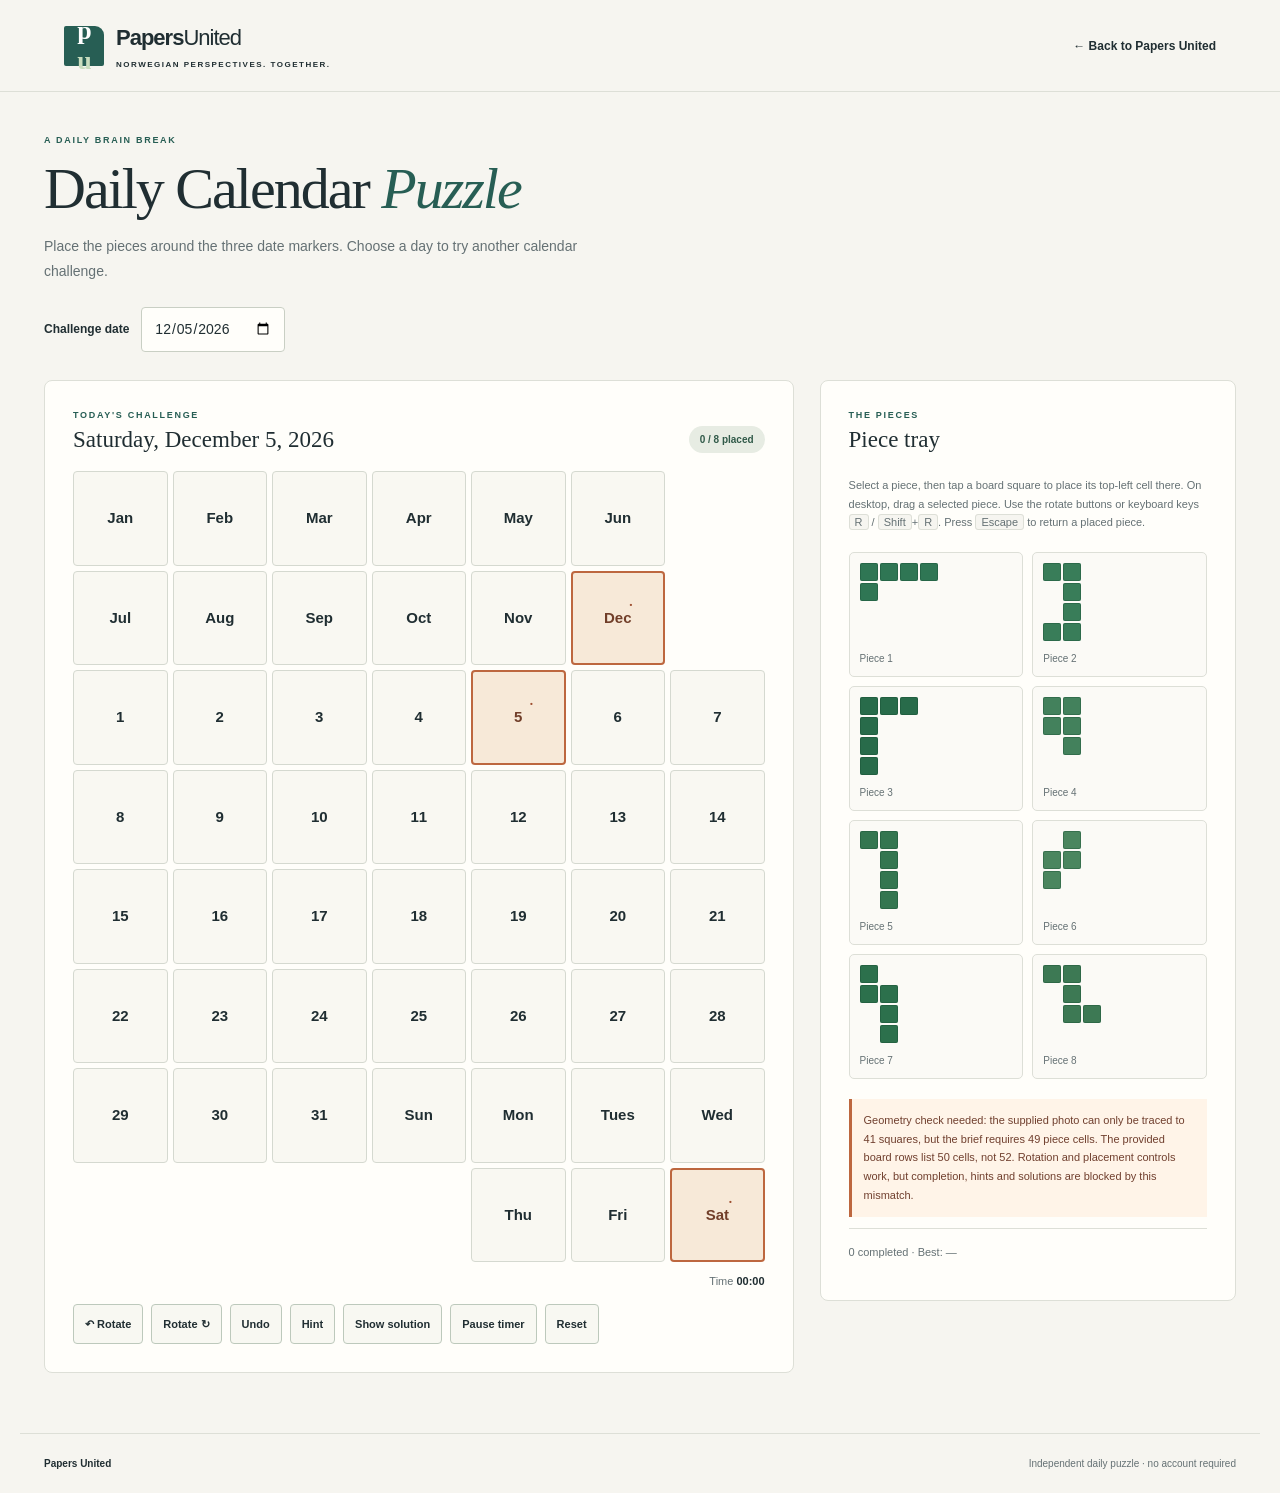
==== puzzle-a-day/index.html @ 2d7bae12 "Add daily calendar puzzle game Co-authored-by: copilot-swe-agent[bot] <198982749+Copilot@users.norep" ====
<!doctype html>
<html lang="en">
  <head>
    <meta charset="utf-8">
    <meta name="viewport" content="width=device-width, initial-scale=1">
    <meta name="description" content="A daily calendar placement puzzle from Papers United.">
    <meta name="theme-color" content="#f6f5f0">
    <meta http-equiv="Content-Security-Policy" content="default-src 'none'; script-src 'self'; style-src 'self'; img-src 'self'; connect-src 'self'; base-uri 'none'; form-action 'none'; object-src 'none'">
    <link rel="stylesheet" href="puzzle.css">
    <script type="module" src="app.js"></script>
    <title>Daily Calendar Puzzle — Papers United</title>
  </head>
  <body>
    <a class="skip-link" href="#game">Skip to puzzle</a>
    <header class="site-header">
      <a class="brand" href="../" aria-label="Papers United home"><span class="brand-mark" aria-hidden="true">p<span>u</span></span><span>Papers<span class="brand-light">United</span><small>NORWEGIAN PERSPECTIVES. TOGETHER.</small></span></a>
      <nav aria-label="Main navigation"><a href="../">← Back to Papers United</a></nav>
    </header>
    <main id="game">
      <section class="intro">
        <p class="eyebrow">A DAILY BRAIN BREAK</p>
        <h1>Daily Calendar <em>Puzzle</em></h1>
        <p>Place the pieces around the three date markers. Choose a day to try another calendar challenge.</p>
        <p class="date-picker"><label for="challenge-date">Challenge date</label><input id="challenge-date" type="date"></p>
      </section>

      <section class="game-layout" aria-label="Calendar puzzle">
        <div class="board-panel">
          <div class="section-heading"><div><p class="eyebrow">TODAY'S CHALLENGE</p><h2 id="challenge-label"></h2></div><span class="pill" id="progress">0 / 8 placed</span></div>
          <div id="board" class="board" role="group" aria-label="Calendar board"></div>
          <div class="status-row"><p id="message" role="status" aria-live="polite"></p><p>Time <strong id="timer">00:00</strong></p></div>
          <div class="controls" aria-label="Puzzle controls">
            <button type="button" id="rotate-ccw" aria-label="Rotate selected piece counterclockwise">↶ Rotate</button>
            <button type="button" id="rotate-cw" aria-label="Rotate selected piece clockwise">Rotate ↻</button>
            <button type="button" id="undo">Undo</button>
            <button type="button" id="hint">Hint</button>
            <button type="button" id="solution">Show solution</button>
            <button type="button" id="pause">Pause timer</button>
            <button type="button" id="reset">Reset</button>
          </div>
        </div>

        <aside class="tray-panel">
          <div class="section-heading"><div><p class="eyebrow">THE PIECES</p><h2>Piece tray</h2></div></div>
          <p class="instructions">Select a piece, then tap a board square to place its top-left cell there. On desktop, drag a selected piece. Use the rotate buttons or keyboard keys <kbd>R</kbd> / <kbd>Shift</kbd>+<kbd>R</kbd>. Press <kbd>Escape</kbd> to return a placed piece.</p>
          <div id="tray" class="tray" aria-label="Unplaced puzzle pieces"></div>
          <p class="geometry-warning" id="geometry-warning"></p>
          <p class="stats" id="stats"></p>
        </aside>
      </section>
    </main>
    <footer><a href="../">Papers United</a><span>Independent daily puzzle · no account required</span></footer>
  </body>
</html>
---- puzzle-a-day/puzzle.css ----
:root { color-scheme: light; --ink: #202e32; --muted: #657174; --paper: #f6f5f0; --teal: #275e54; --line: #dddfd7; --accent: #cc593d; }
* { box-sizing: border-box; }
body { margin: 0; background: var(--paper); color: var(--ink); font: 14px/1.5 "Helvetica Neue", Arial, sans-serif; -webkit-font-smoothing: antialiased; }
a { color: inherit; text-decoration: none; }
button, input { font: inherit; }
button { color: inherit; cursor: pointer; }
:focus-visible { outline: 3px solid var(--accent); outline-offset: 3px; }
.skip-link { position: absolute; top: -50px; left: 16px; z-index: 3; background: white; padding: 10px; }
.skip-link:focus { top: 10px; }
.site-header { min-height: 92px; padding: 18px max(5%, calc((100% - 1296px) / 2)); display: flex; justify-content: space-between; align-items: center; border-bottom: 1px solid var(--line); }
.brand { display: flex; align-items: center; gap: 12px; font-size: 22px; font-weight: 750; letter-spacing: -1px; }
.brand-light { font-weight: 400; }
.brand small { display: block; font-size: 8px; letter-spacing: 1.5px; font-weight: 600; margin-top: 5px; }
.brand-mark { width: 40px; height: 40px; display: grid; place-content: center; background: var(--teal); color: white; border-radius: 2px 9px 2px 2px; font: bold 26px Georgia, serif; }
.brand-mark span { color: #c9ddbe; }
nav a { font-size: 12px; font-weight: 700; }
main { max-width: 1240px; margin: auto; padding: 42px 24px 60px; }
.intro { max-width: 680px; }
.eyebrow { color: var(--teal); font-size: 9px; font-weight: 700; letter-spacing: 1.7px; margin: 0 0 10px; }
h1 { margin: 0; font: 500 clamp(38px, 5vw, 58px)/1.08 Georgia, serif; letter-spacing: -2px; }
h1 em { color: var(--teal); font-weight: 400; }
.intro > p:not(.eyebrow):not(.date-picker) { color: var(--muted); line-height: 1.8; max-width: 550px; }
.date-picker { display: flex; flex-wrap: wrap; align-items: center; gap: 12px; margin-top: 22px; }
.date-picker label { font-weight: 700; font-size: 12px; }
input[type="date"] { border: 1px solid #c9cfc4; border-radius: 4px; background: #fffefa; color: var(--ink); padding: 10px 12px; min-height: 42px; }
.game-layout { display: grid; grid-template-columns: minmax(0, 1.35fr) minmax(280px, .75fr); gap: 26px; align-items: start; margin-top: 28px; }
.board-panel, .tray-panel { background: #fffefa; border: 1px solid var(--line); border-radius: 8px; padding: clamp(16px, 3vw, 28px); }
.section-heading { display: flex; align-items: center; justify-content: space-between; gap: 12px; }
.section-heading h2 { margin: 0 0 18px; font: 500 23px Georgia, serif; }
.section-heading .eyebrow { margin-bottom: 5px; }
.pill { background: #e7ece3; color: #315a49; border-radius: 20px; padding: 6px 11px; font-size: 10px; font-weight: 700; white-space: nowrap; }
.board { display: grid; grid-template-columns: repeat(7, minmax(0, 1fr)); gap: clamp(2px, .5vw, 5px); }
.cell { position: relative; display: grid; place-items: center; aspect-ratio: 1; min-width: 0; padding: 0; border: 1px solid #d5d9d0; border-radius: 4px; background: #f9f8f2; font-size: clamp(10px, 1.4vw, 15px); font-weight: 600; touch-action: manipulation; }
.cell:not(:disabled):hover { border-color: var(--teal); }
.cell:disabled { cursor: default; }
.cell.blank { visibility: hidden; border: 0; }
.cell.target { background: #f7e9d8; border: 2px solid #bd673f; color: #713e29; }
.cell.target::after { content: "•"; color: #9e4f30; font-size: 8px; position: absolute; transform: translate(13px, -13px); }
.cell.occupied { background: var(--piece-color, #397d59); color: white; border-color: #1d5a39; }
.cell.hint { box-shadow: inset 0 0 0 3px #d4942e; }
.cell.hint-solution { box-shadow: inset 0 0 0 3px #275e54; }
.status-row { display: flex; justify-content: space-between; align-items: baseline; gap: 12px; min-height: 42px; color: var(--muted); font-size: 11px; }
.status-row p:first-child { flex: 1; }
.status-row strong { color: var(--ink); font-variant-numeric: tabular-nums; }
.error { color: #a23f2b !important; }
.success { color: #246246 !important; font-weight: 700; }
.controls { display: flex; flex-wrap: wrap; gap: 8px; }
.controls button { min-height: 40px; border: 1px solid #bdc9bc; background: #f8f8f2; border-radius: 4px; padding: 8px 11px; font-size: 11px; font-weight: 700; }
.controls button:hover { border-color: var(--teal); background: #e9eee4; }
.tray-panel h2 { margin-bottom: 12px; }
.instructions, .geometry-warning, .stats { font-size: 11px; color: var(--muted); line-height: 1.7; }
kbd { border: 1px solid var(--line); border-radius: 3px; background: #f6f5f0; padding: 1px 5px; font: inherit; }
.tray { display: grid; grid-template-columns: repeat(2, minmax(0, 1fr)); gap: 9px; margin: 20px 0; }
.piece { display: flex; flex-direction: column; align-items: flex-start; justify-content: space-between; gap: 10px; min-height: 91px; padding: 10px; border: 1px solid var(--line); border-radius: 5px; background: #fbfaf6; text-align: left; touch-action: manipulation; }
.piece.selected { border: 2px solid var(--teal); background: #edf2e8; }
.piece > span:last-child { font-size: 10px; color: var(--muted); }
.piece-preview { display: grid; gap: 2px; min-height: 24px; }
.piece-preview i { display: block; width: 18px; height: 18px; border-radius: 2px; box-shadow: inset 0 0 0 1px #174c3260; }
.geometry-warning { padding: 12px; border-left: 3px solid #bd673f; background: #fff4e8; color: #703f2e; }
.stats { border-top: 1px solid var(--line); padding-top: 14px; }
footer { max-width: 1240px; margin: auto; padding: 22px 24px; border-top: 1px solid var(--line); display: flex; justify-content: space-between; gap: 16px; color: var(--muted); font-size: 10px; }
footer a { color: var(--ink); font-weight: 700; }
@media (max-width: 790px) {
  .game-layout { grid-template-columns: 1fr; }
  .tray { grid-template-columns: repeat(4, minmax(0, 1fr)); }
  .piece { min-height: 86px; }
}
@media (max-width: 480px) {
  main { padding: 30px 12px 40px; }
  .site-header { padding: 15px 12px; }
  .brand { font-size: 19px; }
  .brand small { font-size: 6px; letter-spacing: 1px; }
  .site-header nav { font-size: 10px; }
  .board-panel, .tray-panel { padding: 13px 10px; }
  .board { gap: 2px; }
  .cell { border-radius: 2px; font-size: clamp(9px, 3vw, 12px); }
  .tray { gap: 5px; }
  .piece { min-height: 72px; padding: 6px; }
  .piece-preview i { width: 14px; height: 14px; }
  .piece-preview { grid-template-columns: unset; transform: scale(.85); transform-origin: top left; }
  .controls button { flex: 1 1 29%; padding: 7px 5px; }
  footer { padding: 18px 12px; flex-direction: column; }
}
@media (prefers-reduced-motion: reduce) { *, *::before, *::after { scroll-behavior: auto !important; transition: none !important; } }
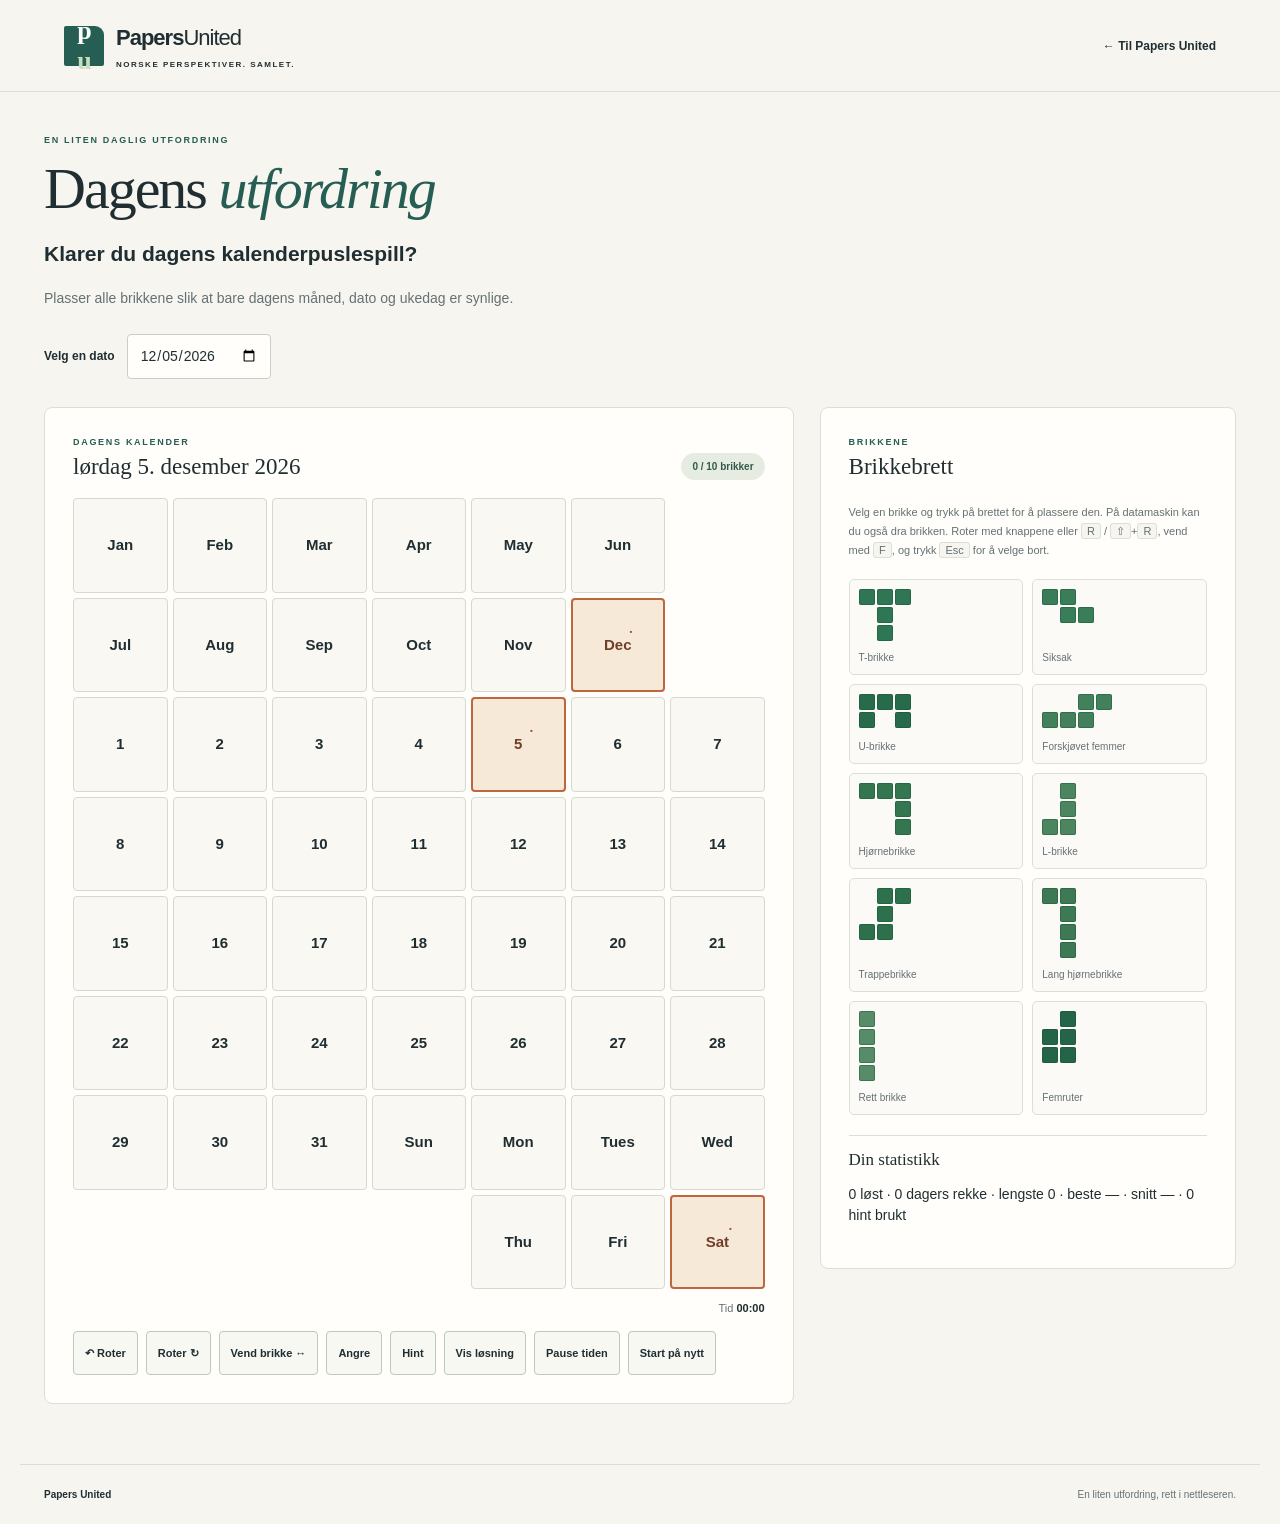
==== commit 906a9603: "Complete Dagens utfordring calendar puzzle Co-authored-by: copilot-swe-agent[bot] <198982749+Copilot" ====
--- a/puzzle-a-day/index.html
+++ b/puzzle-a-day/index.html
@@ -1,54 +1,72 @@
 <!doctype html>
-<html lang="en">
+<html lang="nb">
   <head>
     <meta charset="utf-8">
     <meta name="viewport" content="width=device-width, initial-scale=1">
-    <meta name="description" content="A daily calendar placement puzzle from Papers United.">
+    <meta name="description" content="Klarer du dagens kalenderpuslespill? Plasser brikkene rundt dagens måned, dato og ukedag i Dagens utfordring fra Papers United.">
     <meta name="theme-color" content="#f6f5f0">
+    <meta name="referrer" content="strict-origin-when-cross-origin">
     <meta http-equiv="Content-Security-Policy" content="default-src 'none'; script-src 'self'; style-src 'self'; img-src 'self'; connect-src 'self'; base-uri 'none'; form-action 'none'; object-src 'none'">
+    <link rel="canonical" href="https://papersunited.com/puzzle-a-day/">
+    <meta property="og:type" content="website">
+    <meta property="og:url" content="https://papersunited.com/puzzle-a-day/">
+    <meta property="og:title" content="Dagens utfordring – Papers United">
+    <meta property="og:description" content="Klarer du dagens kalenderpuslespill? Plasser brikkene rundt dagens måned, dato og ukedag.">
+    <meta name="twitter:card" content="summary">
+    <meta name="twitter:title" content="Dagens utfordring – Papers United">
+    <meta name="twitter:description" content="Klarer du dagens kalenderpuslespill? Prøv dagens utfordring.">
     <link rel="stylesheet" href="puzzle.css">
     <script type="module" src="app.js"></script>
-    <title>Daily Calendar Puzzle — Papers United</title>
+    <title>Dagens utfordring – Papers United</title>
   </head>
   <body>
-    <a class="skip-link" href="#game">Skip to puzzle</a>
+    <a class="skip-link" href="#game">Hopp til puslespillet</a>
     <header class="site-header">
-      <a class="brand" href="../" aria-label="Papers United home"><span class="brand-mark" aria-hidden="true">p<span>u</span></span><span>Papers<span class="brand-light">United</span><small>NORWEGIAN PERSPECTIVES. TOGETHER.</small></span></a>
-      <nav aria-label="Main navigation"><a href="../">← Back to Papers United</a></nav>
+      <a class="brand" href="../" aria-label="Papers United hjem"><span class="brand-mark" aria-hidden="true">p<span>u</span></span><span>Papers<span class="brand-light">United</span><small>NORSKE PERSPEKTIVER. SAMLET.</small></span></a>
+      <nav aria-label="Hovedmeny"><a href="../">← Til Papers United</a></nav>
     </header>
     <main id="game">
       <section class="intro">
-        <p class="eyebrow">A DAILY BRAIN BREAK</p>
-        <h1>Daily Calendar <em>Puzzle</em></h1>
-        <p>Place the pieces around the three date markers. Choose a day to try another calendar challenge.</p>
-        <p class="date-picker"><label for="challenge-date">Challenge date</label><input id="challenge-date" type="date"></p>
+        <p class="eyebrow">EN LITEN DAGLIG UTFORDRING</p>
+        <h1>Dagens <em>utfordring</em></h1>
+        <h2>Klarer du dagens kalenderpuslespill?</h2>
+        <p>Plasser alle brikkene slik at bare dagens måned, dato og ukedag er synlige.</p>
+        <p class="date-picker"><label for="challenge-date">Velg en dato</label><input id="challenge-date" type="date"></p>
       </section>
 
-      <section class="game-layout" aria-label="Calendar puzzle">
+      <section class="game-layout" aria-label="Kalenderpuslespill">
         <div class="board-panel">
-          <div class="section-heading"><div><p class="eyebrow">TODAY'S CHALLENGE</p><h2 id="challenge-label"></h2></div><span class="pill" id="progress">0 / 8 placed</span></div>
-          <div id="board" class="board" role="group" aria-label="Calendar board"></div>
-          <div class="status-row"><p id="message" role="status" aria-live="polite"></p><p>Time <strong id="timer">00:00</strong></p></div>
-          <div class="controls" aria-label="Puzzle controls">
-            <button type="button" id="rotate-ccw" aria-label="Rotate selected piece counterclockwise">↶ Rotate</button>
-            <button type="button" id="rotate-cw" aria-label="Rotate selected piece clockwise">Rotate ↻</button>
-            <button type="button" id="undo">Undo</button>
+          <div class="section-heading"><div><p class="eyebrow">DAGENS KALENDER</p><h2 id="challenge-label"></h2></div><span class="pill" id="progress">0 / 10 brikker</span></div>
+          <div id="board" class="board" role="group" aria-label="Kalenderbrett"></div>
+          <div class="status-row"><p id="message" role="status" aria-live="polite"></p><p>Tid <strong id="timer">00:00</strong></p></div>
+          <section class="victory" id="victory" aria-live="polite" hidden>
+            <h2 id="victory-title"></h2>
+            <p id="victory-details"></p>
+            <button type="button" id="share">Del resultatet</button>
+          </section>
+          <div class="controls" aria-label="Spillkontroller">
+            <button type="button" id="rotate-ccw" aria-label="Roter valgt brikke mot klokken">↶ Roter</button>
+            <button type="button" id="rotate-cw" aria-label="Roter valgt brikke med klokken">Roter ↻</button>
+            <button type="button" id="flip" aria-label="Vend valgt brikke">Vend brikke ↔</button>
+            <button type="button" id="undo">Angre</button>
             <button type="button" id="hint">Hint</button>
-            <button type="button" id="solution">Show solution</button>
-            <button type="button" id="pause">Pause timer</button>
-            <button type="button" id="reset">Reset</button>
+            <button type="button" id="solution">Vis løsning</button>
+            <button type="button" id="pause">Pause tiden</button>
+            <button type="button" id="reset">Start på nytt</button>
           </div>
         </div>
 
         <aside class="tray-panel">
-          <div class="section-heading"><div><p class="eyebrow">THE PIECES</p><h2>Piece tray</h2></div></div>
-          <p class="instructions">Select a piece, then tap a board square to place its top-left cell there. On desktop, drag a selected piece. Use the rotate buttons or keyboard keys <kbd>R</kbd> / <kbd>Shift</kbd>+<kbd>R</kbd>. Press <kbd>Escape</kbd> to return a placed piece.</p>
-          <div id="tray" class="tray" aria-label="Unplaced puzzle pieces"></div>
-          <p class="geometry-warning" id="geometry-warning"></p>
-          <p class="stats" id="stats"></p>
+          <div class="section-heading"><div><p class="eyebrow">BRIKKENE</p><h2>Brikkebrett</h2></div></div>
+          <p class="instructions">Velg en brikke og trykk på brettet for å plassere den. På datamaskin kan du også dra brikken. Roter med knappene eller <kbd>R</kbd> / <kbd>⇧</kbd>+<kbd>R</kbd>, vend med <kbd>F</kbd>, og trykk <kbd>Esc</kbd> for å velge bort.</p>
+          <div id="tray" class="tray" aria-label="Brikker som ikke er plassert"></div>
+          <section class="stats-panel" aria-labelledby="stats-title">
+            <h3 id="stats-title">Din statistikk</h3>
+            <p id="stats"></p>
+          </section>
         </aside>
       </section>
     </main>
-    <footer><a href="../">Papers United</a><span>Independent daily puzzle · no account required</span></footer>
+    <footer><a href="../">Papers United</a><span>En liten utfordring, rett i nettleseren.</span></footer>
   </body>
 </html>
--- a/puzzle-a-day/puzzle.css
+++ b/puzzle-a-day/puzzle.css
@@ -37,33 +37,43 @@
 .cell.target { background: #f7e9d8; border: 2px solid #bd673f; color: #713e29; }
 .cell.target::after { content: "•"; color: #9e4f30; font-size: 8px; position: absolute; transform: translate(13px, -13px); }
 .cell.occupied { background: var(--piece-color, #397d59); color: white; border-color: #1d5a39; }
-.cell.hint { box-shadow: inset 0 0 0 3px #d4942e; }
-.cell.hint-solution { box-shadow: inset 0 0 0 3px #275e54; }
+.cell.hint-area { box-shadow: inset 0 0 0 3px #d4942e; }
+.cell.hint { box-shadow: inset 0 0 0 3px #275e54; }
+.cell.hint-solution { box-shadow: inset 0 0 0 3px #b15a34; }
+.cell.invalid { animation: nudge .22s ease-in-out 2; border-color: #b14832; }
 .status-row { display: flex; justify-content: space-between; align-items: baseline; gap: 12px; min-height: 42px; color: var(--muted); font-size: 11px; }
 .status-row p:first-child { flex: 1; }
 .status-row strong { color: var(--ink); font-variant-numeric: tabular-nums; }
 .error { color: #a23f2b !important; }
 .success { color: #246246 !important; font-weight: 700; }
 .controls { display: flex; flex-wrap: wrap; gap: 8px; }
-.controls button { min-height: 40px; border: 1px solid #bdc9bc; background: #f8f8f2; border-radius: 4px; padding: 8px 11px; font-size: 11px; font-weight: 700; }
+.controls button, .victory button { min-height: 44px; border: 1px solid #bdc9bc; background: #f8f8f2; border-radius: 4px; padding: 8px 11px; font-size: 11px; font-weight: 700; }
 .controls button:hover { border-color: var(--teal); background: #e9eee4; }
+.controls button:active, .piece:active { transform: scale(.98); }
 .tray-panel h2 { margin-bottom: 12px; }
-.instructions, .geometry-warning, .stats { font-size: 11px; color: var(--muted); line-height: 1.7; }
+.instructions, .stats { font-size: 11px; color: var(--muted); line-height: 1.7; }
 kbd { border: 1px solid var(--line); border-radius: 3px; background: #f6f5f0; padding: 1px 5px; font: inherit; }
 .tray { display: grid; grid-template-columns: repeat(2, minmax(0, 1fr)); gap: 9px; margin: 20px 0; }
-.piece { display: flex; flex-direction: column; align-items: flex-start; justify-content: space-between; gap: 10px; min-height: 91px; padding: 10px; border: 1px solid var(--line); border-radius: 5px; background: #fbfaf6; text-align: left; touch-action: manipulation; }
+.piece { display: flex; flex-direction: column; align-items: flex-start; justify-content: space-between; gap: 9px; min-height: 80px; padding: 9px; border: 1px solid var(--line); border-radius: 5px; background: #fbfaf6; text-align: left; touch-action: manipulation; transition: background .15s, border-color .15s, transform .15s; }
 .piece.selected { border: 2px solid var(--teal); background: #edf2e8; }
+.piece.hint-piece { outline: 2px solid #d4942e; outline-offset: 2px; }
 .piece > span:last-child { font-size: 10px; color: var(--muted); }
 .piece-preview { display: grid; gap: 2px; min-height: 24px; }
-.piece-preview i { display: block; width: 18px; height: 18px; border-radius: 2px; box-shadow: inset 0 0 0 1px #174c3260; }
-.geometry-warning { padding: 12px; border-left: 3px solid #bd673f; background: #fff4e8; color: #703f2e; }
-.stats { border-top: 1px solid var(--line); padding-top: 14px; }
+.piece-preview i { display: block; width: 16px; height: 16px; border-radius: 2px; box-shadow: inset 0 0 0 1px #174c3260; }
+.stats-panel { border-top: 1px solid var(--line); padding-top: 14px; }
+.stats-panel h3 { font: 500 17px Georgia, serif; margin: 0; }
+.stats { margin-bottom: 0; }
+.victory { margin: 12px 0 18px; padding: 18px; border: 1px solid #b8cfb9; border-radius: 6px; background: #edf4e9; animation: appear .28s ease-out; }
+.victory h2 { margin: 0; font: 500 20px Georgia, serif; color: #246246; }
+.victory p { color: var(--muted); font-size: 12px; line-height: 1.6; }
+.victory button { background: var(--teal); color: white; border-color: var(--teal); }
+.victory button:hover { background: #1d4b42; }
 footer { max-width: 1240px; margin: auto; padding: 22px 24px; border-top: 1px solid var(--line); display: flex; justify-content: space-between; gap: 16px; color: var(--muted); font-size: 10px; }
 footer a { color: var(--ink); font-weight: 700; }
 @media (max-width: 790px) {
   .game-layout { grid-template-columns: 1fr; }
   .tray { grid-template-columns: repeat(4, minmax(0, 1fr)); }
-  .piece { min-height: 86px; }
+  .piece { min-height: 80px; }
 }
 @media (max-width: 480px) {
   main { padding: 30px 12px 40px; }
@@ -73,12 +83,15 @@
   .site-header nav { font-size: 10px; }
   .board-panel, .tray-panel { padding: 13px 10px; }
   .board { gap: 2px; }
-  .cell { border-radius: 2px; font-size: clamp(9px, 3vw, 12px); }
+  .cell { border-radius: 2px; font-size: clamp(10px, 3.2vw, 13px); }
   .tray { gap: 5px; }
-  .piece { min-height: 72px; padding: 6px; }
-  .piece-preview i { width: 14px; height: 14px; }
-  .piece-preview { grid-template-columns: unset; transform: scale(.85); transform-origin: top left; }
+  .piece { min-height: 70px; padding: 6px; }
+  .piece-preview i { width: 13px; height: 13px; }
   .controls button { flex: 1 1 29%; padding: 7px 5px; }
   footer { padding: 18px 12px; flex-direction: column; }
 }
+@media (max-width: 340px) { .tray { grid-template-columns: repeat(2, minmax(0, 1fr)); } }
 @media (prefers-reduced-motion: reduce) { *, *::before, *::after { scroll-behavior: auto !important; transition: none !important; } }
+@keyframes nudge { 25% { transform: translateX(-3px); } 75% { transform: translateX(3px); } }
+@keyframes appear { from { opacity: 0; transform: translateY(5px); } to { opacity: 1; transform: translateY(0); } }
+@media (prefers-reduced-motion: reduce) { .cell.invalid, .victory { animation: none; } }
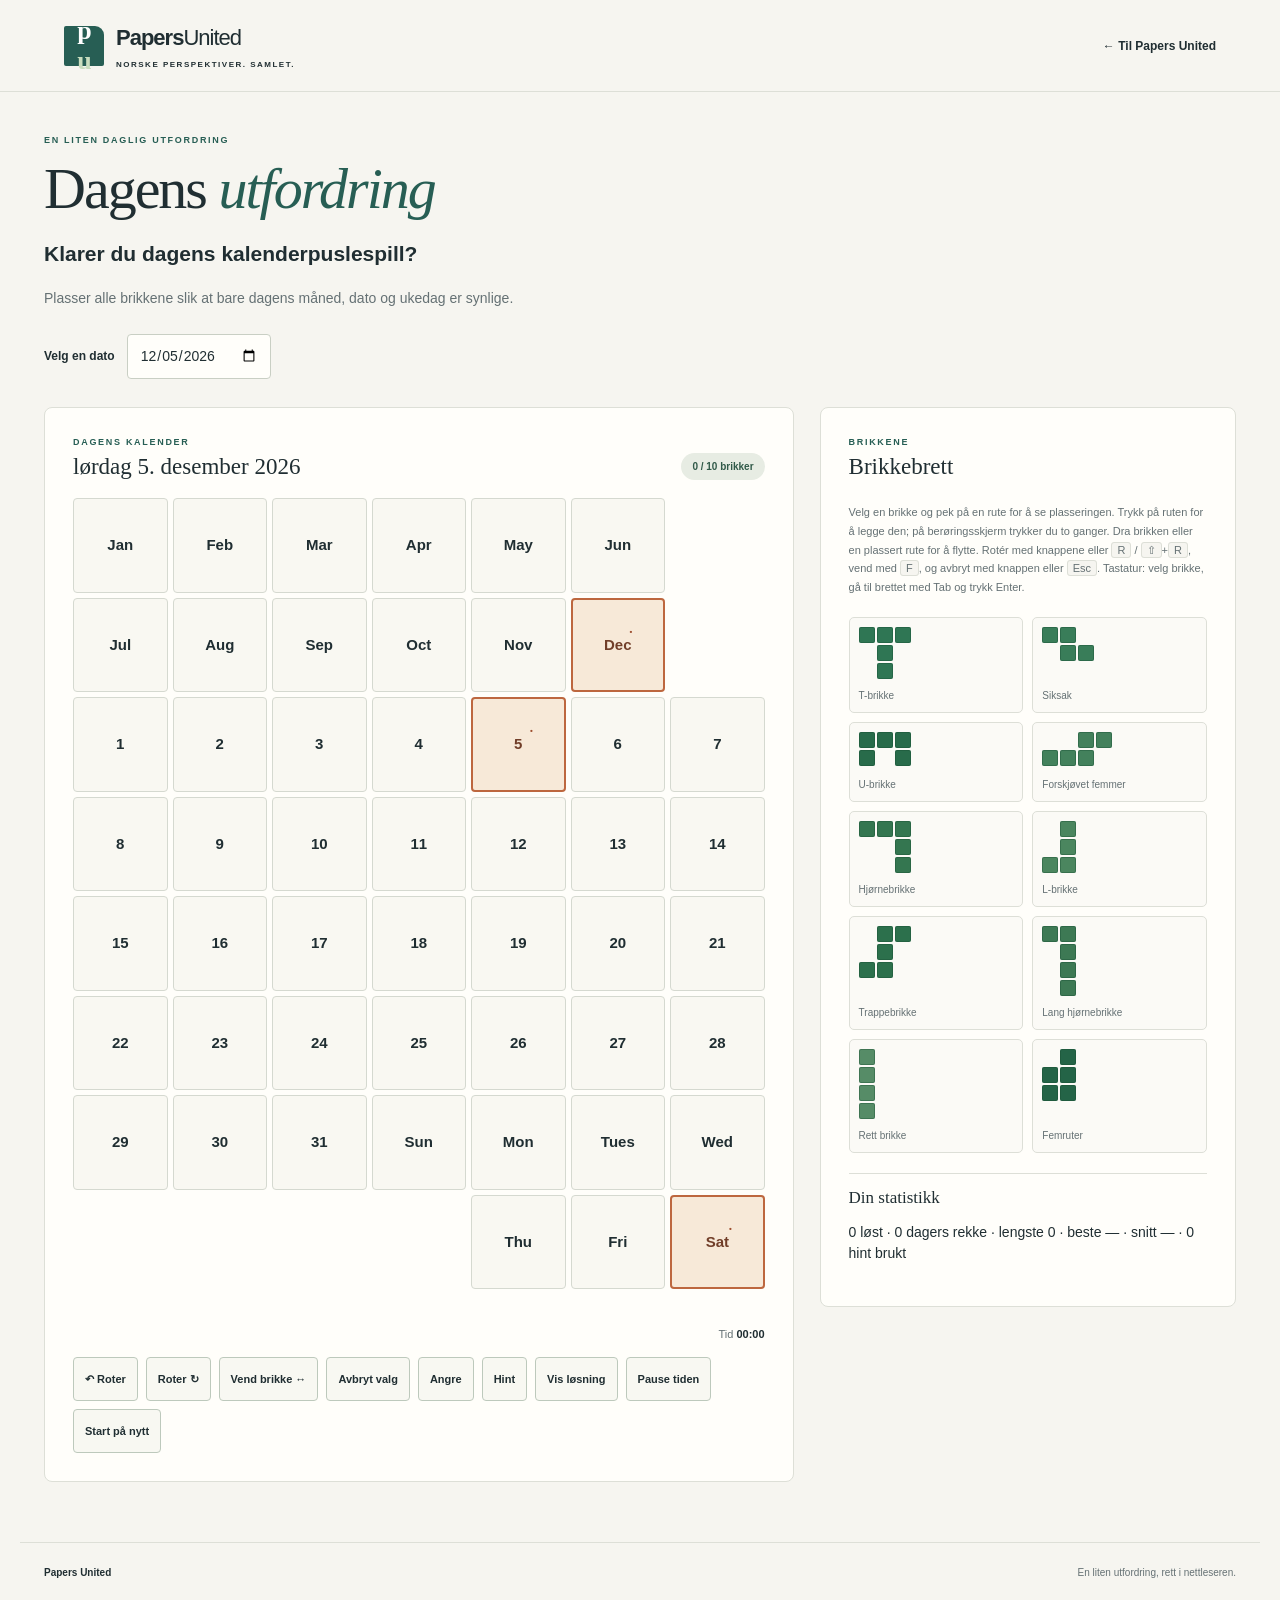
==== commit cd0c62aa: "Checkpoint puzzle placement preview and pointer interactions Co-authored-by: copilot-swe-agent[bot] " ====
--- a/puzzle-a-day/index.html
+++ b/puzzle-a-day/index.html
@@ -37,7 +37,8 @@
       <section class="game-layout" aria-label="Kalenderpuslespill">
         <div class="board-panel">
           <div class="section-heading"><div><p class="eyebrow">DAGENS KALENDER</p><h2 id="challenge-label"></h2></div><span class="pill" id="progress">0 / 10 brikker</span></div>
-          <div id="board" class="board" role="group" aria-label="Kalenderbrett"></div>
+          <div class="board-wrap"><div id="board" class="board" role="group" aria-label="Kalenderbrett"></div><div id="placement-preview" class="placement-preview" aria-hidden="true"></div></div>
+          <p id="preview-status" class="preview-status" role="status" aria-live="polite"></p>
           <div class="status-row"><p id="message" role="status" aria-live="polite"></p><p>Tid <strong id="timer">00:00</strong></p></div>
           <section class="victory" id="victory" aria-live="polite" hidden>
             <h2 id="victory-title"></h2>
@@ -48,6 +49,7 @@
             <button type="button" id="rotate-ccw" aria-label="Roter valgt brikke mot klokken">↶ Roter</button>
             <button type="button" id="rotate-cw" aria-label="Roter valgt brikke med klokken">Roter ↻</button>
             <button type="button" id="flip" aria-label="Vend valgt brikke">Vend brikke ↔</button>
+            <button type="button" id="cancel-placement">Avbryt valg</button>
             <button type="button" id="undo">Angre</button>
             <button type="button" id="hint">Hint</button>
             <button type="button" id="solution">Vis løsning</button>
@@ -58,7 +60,7 @@
 
         <aside class="tray-panel">
           <div class="section-heading"><div><p class="eyebrow">BRIKKENE</p><h2>Brikkebrett</h2></div></div>
-          <p class="instructions">Velg en brikke og trykk på brettet for å plassere den. På datamaskin kan du også dra brikken. Roter med knappene eller <kbd>R</kbd> / <kbd>⇧</kbd>+<kbd>R</kbd>, vend med <kbd>F</kbd>, og trykk <kbd>Esc</kbd> for å velge bort.</p>
+          <p class="instructions">Velg en brikke og pek på en rute for å se plasseringen. Trykk på ruten for å legge den; på berøringsskjerm trykker du to ganger. Dra brikken eller en plassert rute for å flytte. Rotér med knappene eller <kbd>R</kbd> / <kbd>⇧</kbd>+<kbd>R</kbd>, vend med <kbd>F</kbd>, og avbryt med knappen eller <kbd>Esc</kbd>. Tastatur: velg brikke, gå til brettet med Tab og trykk Enter.</p>
           <div id="tray" class="tray" aria-label="Brikker som ikke er plassert"></div>
           <section class="stats-panel" aria-labelledby="stats-title">
             <h3 id="stats-title">Din statistikk</h3>
--- a/puzzle-a-day/puzzle.css
+++ b/puzzle-a-day/puzzle.css
@@ -1,6 +1,7 @@
 :root { color-scheme: light; --ink: #202e32; --muted: #657174; --paper: #f6f5f0; --teal: #275e54; --line: #dddfd7; --accent: #cc593d; }
 * { box-sizing: border-box; }
-body { margin: 0; background: var(--paper); color: var(--ink); font: 14px/1.5 "Helvetica Neue", Arial, sans-serif; -webkit-font-smoothing: antialiased; }
+html { overflow-x: clip; }
+body { margin: 0; overflow-x: clip; background: var(--paper); color: var(--ink); font: 14px/1.5 "Helvetica Neue", Arial, sans-serif; -webkit-font-smoothing: antialiased; }
 a { color: inherit; text-decoration: none; }
 button, input { font: inherit; }
 button { color: inherit; cursor: pointer; }
@@ -29,7 +30,19 @@
 .section-heading h2 { margin: 0 0 18px; font: 500 23px Georgia, serif; }
 .section-heading .eyebrow { margin-bottom: 5px; }
 .pill { background: #e7ece3; color: #315a49; border-radius: 20px; padding: 6px 11px; font-size: 10px; font-weight: 700; white-space: nowrap; }
+.board-wrap { position: relative; }
 .board { display: grid; grid-template-columns: repeat(7, minmax(0, 1fr)); gap: clamp(2px, .5vw, 5px); }
+.placement-preview { position: absolute; inset: 0; pointer-events: none; z-index: 2; }
+.preview-square { position: absolute; border: 2px solid #14633f; background: #50a87899; border-radius: 4px; box-shadow: inset 0 0 0 1px #fff9; }
+.placement-preview.invalid-preview .preview-square { border-color: #9e2d24; background: #dd594999; background-image: repeating-linear-gradient(135deg, transparent 0 7px, #8b241f55 7px 10px); }
+.preview-anchor { position: absolute; display: grid; place-items: center; color: #102b21; font-size: 19px; font-weight: bold; text-shadow: 0 0 3px white, 0 0 5px white; }
+.preview-anchor::after { content: "⊕"; }
+.preview-status { display: flex; align-items: center; gap: 12px; min-height: 1.5em; margin: 8px 0 0; font-size: 12px; font-weight: 700; color: #245c3e; }
+.preview-status.invalid-preview { color: #9e2d24; }
+.preview-mini { flex: 0 0 auto; }
+.preview-mini i { background: #b63a2d !important; }
+.drag-ghost { position: fixed; z-index: 50; pointer-events: none; opacity: .7; padding: 8px; border-radius: 5px; background: #f6f5f0d9; box-shadow: 0 4px 16px #202e3240; }
+.piece-preview, .piece-preview i, .cell.occupied { touch-action: none; }
 .cell { position: relative; display: grid; place-items: center; aspect-ratio: 1; min-width: 0; padding: 0; border: 1px solid #d5d9d0; border-radius: 4px; background: #f9f8f2; font-size: clamp(10px, 1.4vw, 15px); font-weight: 600; touch-action: manipulation; }
 .cell:not(:disabled):hover { border-color: var(--teal); }
 .cell:disabled { cursor: default; }
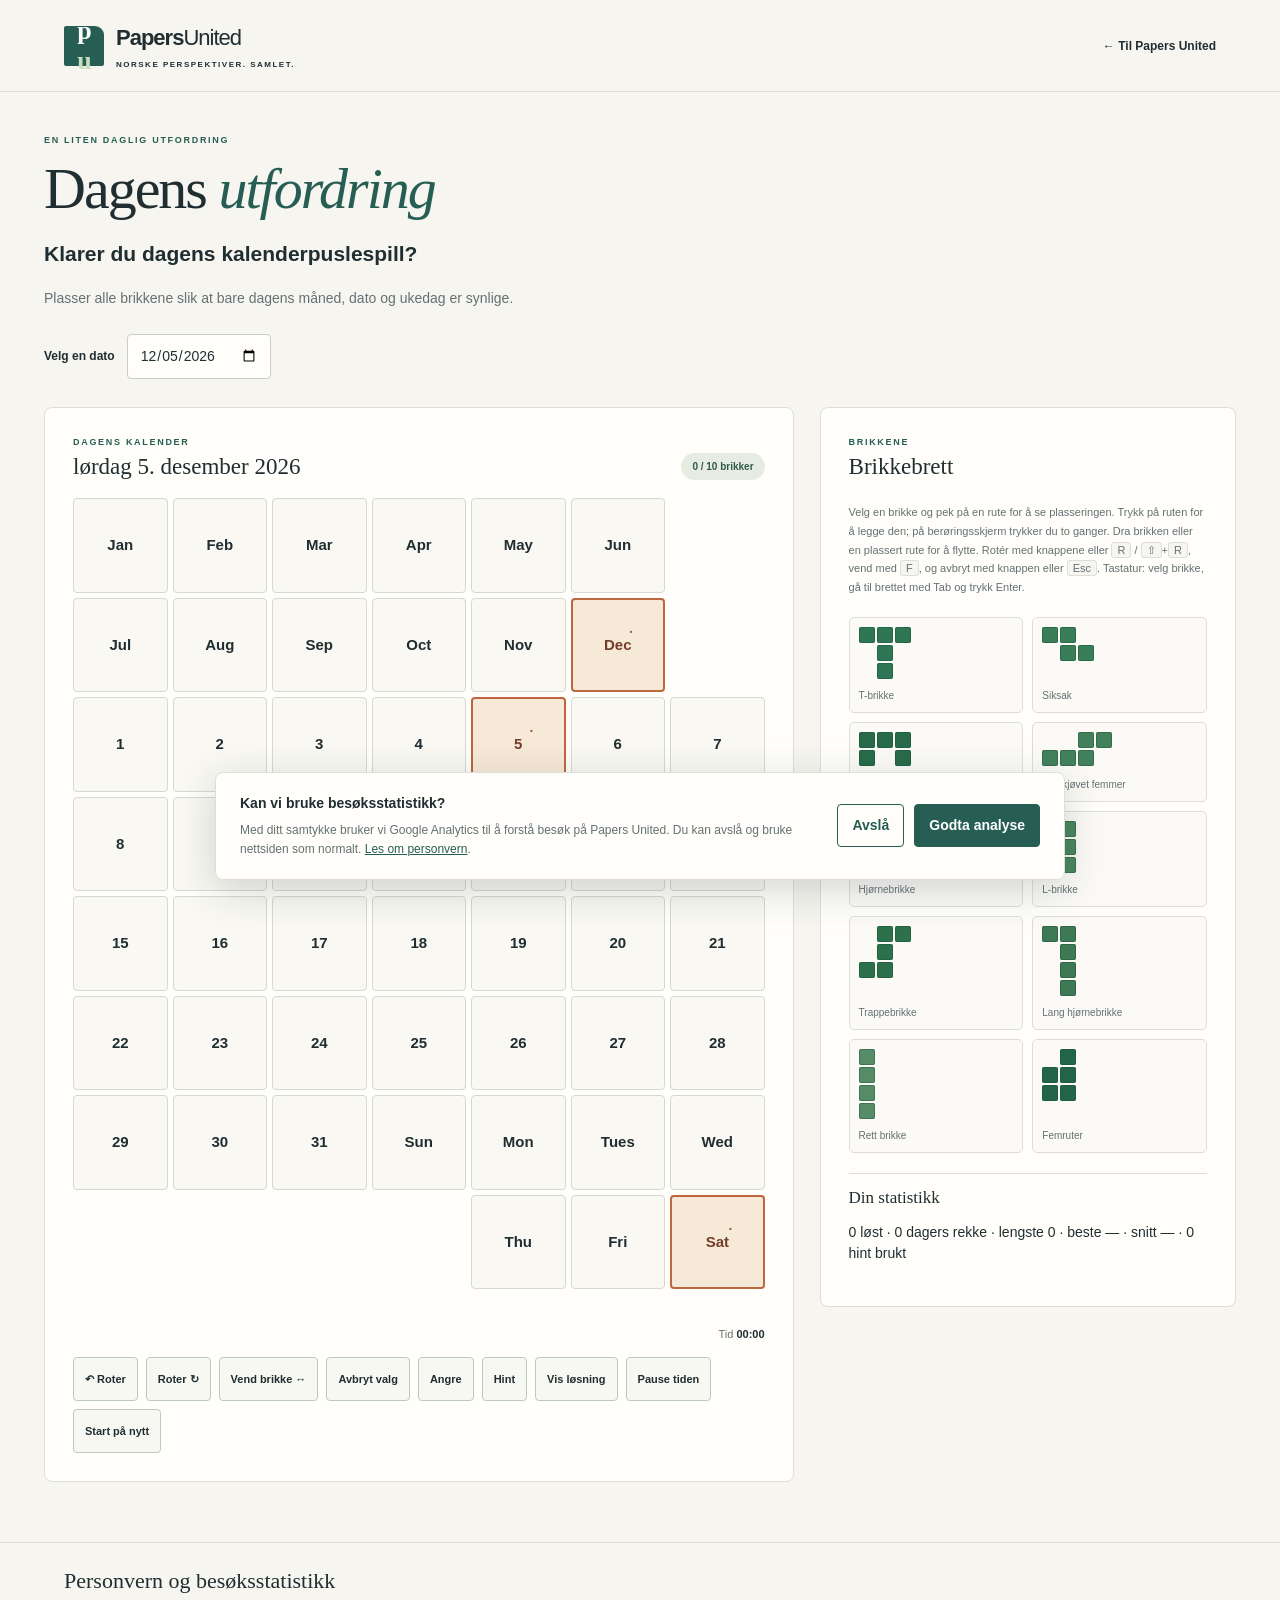
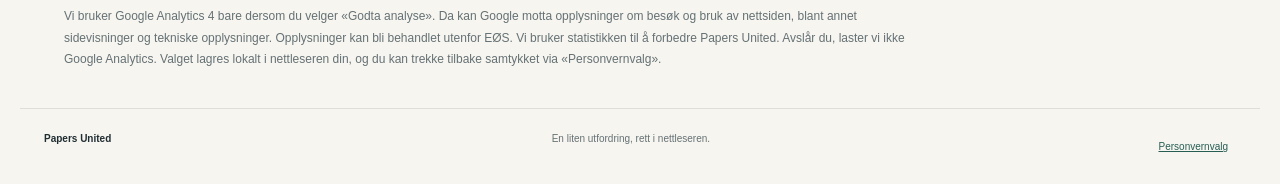
==== commit 37d320cd: "Share analytics consent across main site and puzzle" ====
--- a/puzzle-a-day/index.html
+++ b/puzzle-a-day/index.html
@@ -6,7 +6,7 @@
     <meta name="description" content="Klarer du dagens kalenderpuslespill? Plasser brikkene rundt dagens måned, dato og ukedag i Dagens utfordring fra Papers United.">
     <meta name="theme-color" content="#f6f5f0">
     <meta name="referrer" content="strict-origin-when-cross-origin">
-    <meta http-equiv="Content-Security-Policy" content="default-src 'none'; script-src 'self'; style-src 'self'; img-src 'self'; connect-src 'self'; base-uri 'none'; form-action 'none'; object-src 'none'">
+    <meta http-equiv="Content-Security-Policy" content="default-src 'none'; script-src 'self' https://www.googletagmanager.com; style-src 'self'; connect-src 'self' https://www.google-analytics.com https://*.google-analytics.com https://*.analytics.google.com; img-src 'self' https://www.google-analytics.com https://*.google-analytics.com; base-uri 'none'; form-action 'none'; object-src 'none'">
     <link rel="canonical" href="https://papersunited.com/puzzle-a-day/">
     <meta property="og:type" content="website">
     <meta property="og:url" content="https://papersunited.com/puzzle-a-day/">
@@ -15,8 +15,9 @@
     <meta name="twitter:card" content="summary">
     <meta name="twitter:title" content="Dagens utfordring – Papers United">
     <meta name="twitter:description" content="Klarer du dagens kalenderpuslespill? Prøv dagens utfordring.">
-    <link rel="stylesheet" href="puzzle.css">
-    <script type="module" src="app.js"></script>
+    <link rel="stylesheet" href="puzzle.css?v=svg-ghost-1">
+    <script type="module" src="app.js?v=svg-ghost-1"></script>
+    <script src="../analytics-consent.js" defer></script>
     <title>Dagens utfordring – Papers United</title>
   </head>
   <body>
@@ -37,7 +38,7 @@
       <section class="game-layout" aria-label="Kalenderpuslespill">
         <div class="board-panel">
           <div class="section-heading"><div><p class="eyebrow">DAGENS KALENDER</p><h2 id="challenge-label"></h2></div><span class="pill" id="progress">0 / 10 brikker</span></div>
-          <div class="board-wrap"><div id="board" class="board" role="group" aria-label="Kalenderbrett"></div><div id="placement-preview" class="placement-preview" aria-hidden="true"></div></div>
+          <div class="board-wrap"><div id="board" class="board" role="group" aria-label="Kalenderbrett"></div><svg id="placement-preview" class="placement-preview" aria-hidden="true" width="100%" height="100%" xmlns="http://www.w3.org/2000/svg"></svg></div>
           <p id="preview-status" class="preview-status" role="status" aria-live="polite"></p>
           <div class="status-row"><p id="message" role="status" aria-live="polite"></p><p>Tid <strong id="timer">00:00</strong></p></div>
           <section class="victory" id="victory" aria-live="polite" hidden>
@@ -69,6 +70,44 @@
         </aside>
       </section>
     </main>
-    <footer><a href="../">Papers United</a><span>En liten utfordring, rett i nettleseren.</span></footer>
+    <section class="privacy-information" id="personvern" aria-labelledby="privacy-title">
+      <h2 id="privacy-title">Personvern og besøksstatistikk</h2>
+      <p>
+        Vi bruker Google Analytics 4 bare dersom du velger
+        «Godta analyse». Da kan Google motta opplysninger om
+        besøk og bruk av nettsiden, blant annet sidevisninger
+        og tekniske opplysninger. Opplysninger kan bli
+        behandlet utenfor EØS. Vi bruker statistikken til
+        å forbedre Papers United. Avslår du, laster vi ikke
+        Google Analytics. Valget lagres lokalt i nettleseren
+        din, og du kan trekke tilbake samtykket via
+        «Personvernvalg».
+      </p>
+    </section>
+
+    <div class="consent-banner" id="consent-banner"
+         role="region" aria-label="Valg for besøksstatistikk" hidden>
+      <div>
+        <strong>Kan vi bruke besøksstatistikk?</strong>
+        <p>
+          Med ditt samtykke bruker vi Google Analytics
+          til å forstå besøk på Papers United.
+          Du kan avslå og bruke nettsiden som normalt.
+          <a href="#personvern">Les om personvern</a>.
+        </p>
+      </div>
+      <div class="consent-actions">
+        <button id="consent-decline" type="button">Avslå</button>
+        <button id="consent-accept" type="button">Godta analyse</button>
+      </div>
+    </div>
+
+    <footer>
+      <a href="../">Papers United</a>
+      <span>En liten utfordring, rett i nettleseren.</span>
+      <button type="button" id="privacy-settings">
+        Personvernvalg
+      </button>
+    </footer>
   </body>
 </html>
--- a/puzzle-a-day/puzzle.css
+++ b/puzzle-a-day/puzzle.css
@@ -30,13 +30,11 @@
 .section-heading h2 { margin: 0 0 18px; font: 500 23px Georgia, serif; }
 .section-heading .eyebrow { margin-bottom: 5px; }
 .pill { background: #e7ece3; color: #315a49; border-radius: 20px; padding: 6px 11px; font-size: 10px; font-weight: 700; white-space: nowrap; }
-.board-wrap { position: relative; }
+.board-wrap { position: relative; isolation: isolate; }
 .board { display: grid; grid-template-columns: repeat(7, minmax(0, 1fr)); gap: clamp(2px, .5vw, 5px); }
-.placement-preview { position: absolute; inset: 0; pointer-events: none; z-index: 2; }
-.preview-square { position: absolute; border: 2px solid #14633f; background: #50a87899; border-radius: 4px; box-shadow: inset 0 0 0 1px #fff9; }
-.placement-preview.invalid-preview .preview-square { border-color: #9e2d24; background: #dd594999; background-image: repeating-linear-gradient(135deg, transparent 0 7px, #8b241f55 7px 10px); }
-.preview-anchor { position: absolute; display: grid; place-items: center; color: #102b21; font-size: 19px; font-weight: bold; text-shadow: 0 0 3px white, 0 0 5px white; }
-.preview-anchor::after { content: "⊕"; }
+.placement-preview { display: block; position: absolute; inset: 0; width: 100%; height: 100%; overflow: visible; pointer-events: none; z-index: 10; }
+.placement-preview * { pointer-events: none; }
+.preview-anchor { font-weight: bold; }
 .preview-status { display: flex; align-items: center; gap: 12px; min-height: 1.5em; margin: 8px 0 0; font-size: 12px; font-weight: 700; color: #245c3e; }
 .preview-status.invalid-preview { color: #9e2d24; }
 .preview-mini { flex: 0 0 auto; }
@@ -108,3 +106,115 @@
 @keyframes nudge { 25% { transform: translateX(-3px); } 75% { transform: translateX(3px); } }
 @keyframes appear { from { opacity: 0; transform: translateY(5px); } to { opacity: 1; transform: translateY(0); } }
 @media (prefers-reduced-motion: reduce) { .cell.invalid, .victory { animation: none; } }
+
+
+/* Privacy notice and consent controls */
+.privacy-information {
+  max-width: 1296px;
+  margin: 0 auto;
+  border-top: 1px solid #dddfd7;
+  padding: 25px 5%;
+}
+
+.privacy-information h2 {
+  font: 500 22px Georgia, serif;
+  margin: 0 0 10px;
+}
+
+.privacy-information p {
+  max-width: 850px;
+  color: #657174;
+  font-size: 12px;
+  line-height: 1.8;
+}
+
+#privacy-settings {
+  background: transparent;
+  border: 0;
+  color: #275e54;
+  padding: 8px;
+  text-decoration: underline;
+  cursor: pointer;
+}
+
+.consent-banner {
+  position: fixed;
+  z-index: 100;
+  left: 20px;
+  right: 20px;
+  bottom: 20px;
+  max-width: 850px;
+  margin: 0 auto;
+  display: flex;
+  align-items: center;
+  justify-content: space-between;
+  gap: 20px;
+  padding: 20px 24px;
+  background: #fffefa;
+  color: #202e32;
+  border: 1px solid #dddfd7;
+  border-radius: 8px;
+  box-shadow: 0 10px 40px #202e3230;
+}
+
+.consent-banner strong {
+  font-size: 14px;
+}
+
+.consent-banner p {
+  margin: 7px 0 0;
+  color: #657174;
+  font-size: 12px;
+  line-height: 1.6;
+}
+
+.consent-banner a {
+  color: #275e54;
+  text-decoration: underline;
+}
+
+.consent-actions {
+  display: flex;
+  gap: 10px;
+  flex-shrink: 0;
+}
+
+.consent-actions button {
+  min-height: 42px;
+  padding: 10px 14px;
+  border-radius: 4px;
+  border: 1px solid #275e54;
+  background: transparent;
+  color: #275e54;
+  font-weight: 700;
+  cursor: pointer;
+}
+
+.consent-actions #consent-accept {
+  background: #275e54;
+  color: white;
+}
+
+@media (max-width: 700px) {
+  .consent-banner {
+    flex-direction: column;
+    align-items: stretch;
+    left: 10px;
+    right: 10px;
+    bottom: 10px;
+    padding: 16px;
+  }
+
+  .consent-actions button {
+    flex: 1;
+  }
+
+  .privacy-information {
+    padding-top: 22px;
+    padding-bottom: 22px;
+  }
+}
+/* Ensure hidden elements stay hidden */
+[hidden] {
+  display: none !important;
+}
